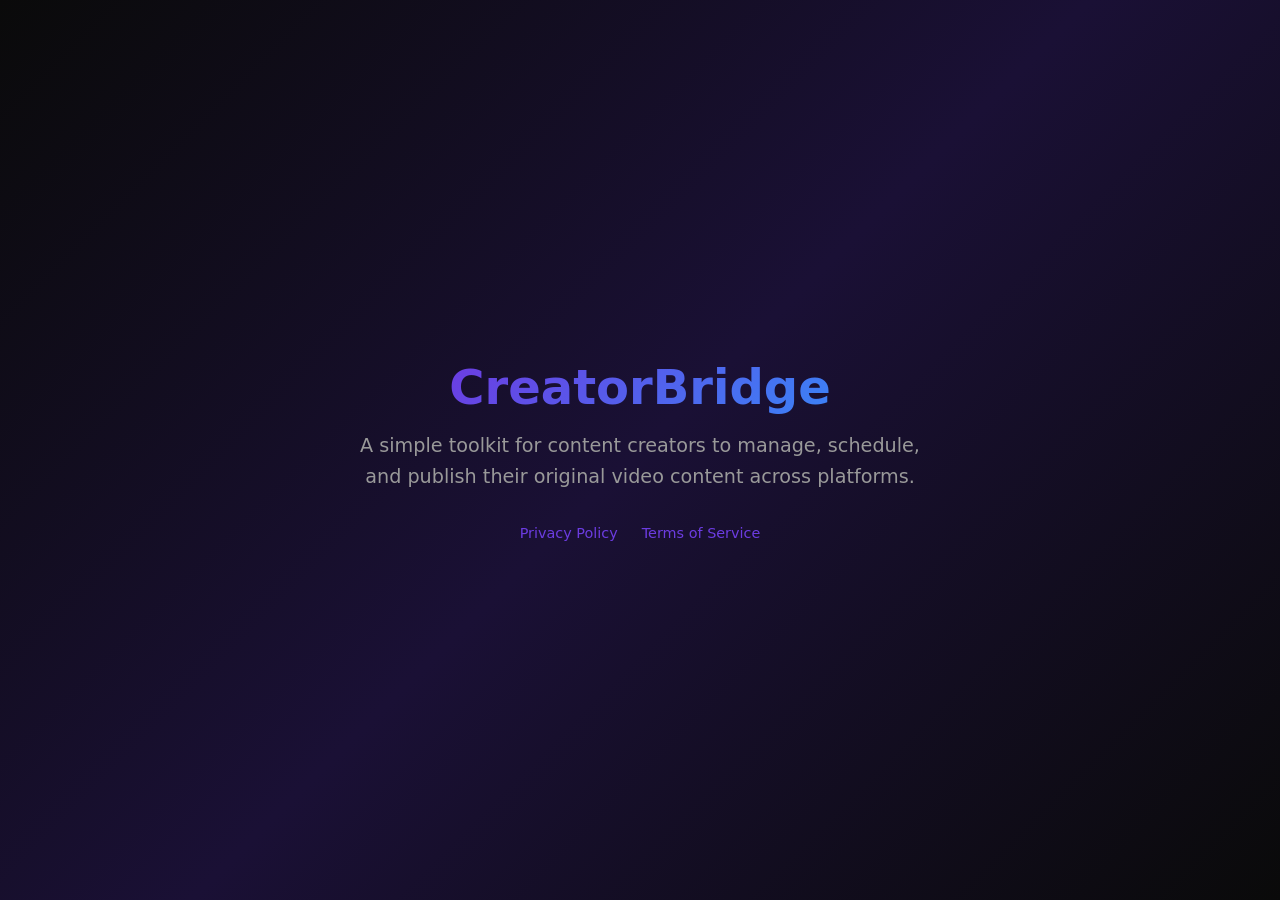
==== index.html @ 62ba8b85 "CreatorBridge site" ====
<!DOCTYPE html>
<html lang="en">
<head>
    <meta charset="UTF-8">
    <meta name="viewport" content="width=device-width, initial-scale=1.0">
    <title>CreatorBridge — Content Publishing Toolkit</title>
    <style>
        * { margin: 0; padding: 0; box-sizing: border-box; }
        body { font-family: 'Segoe UI', system-ui, sans-serif; background: #0a0a0a; color: #e0e0e0; }
        .hero { min-height: 100vh; display: flex; flex-direction: column; align-items: center; justify-content: center; text-align: center; padding: 2rem; background: linear-gradient(135deg, #0a0a0a 0%, #1a1035 50%, #0a0a0a 100%); }
        h1 { font-size: 3rem; background: linear-gradient(135deg, #6C3CE1, #3B82F6); -webkit-background-clip: text; -webkit-text-fill-color: transparent; margin-bottom: 1rem; }
        p { font-size: 1.2rem; color: #999; max-width: 600px; line-height: 1.6; }
        .links { margin-top: 2rem; display: flex; gap: 1.5rem; }
        .links a { color: #6C3CE1; text-decoration: none; font-size: 0.9rem; }
        .links a:hover { text-decoration: underline; }
    </style>
</head>
<body>
    <div class="hero">
        <h1>CreatorBridge</h1>
        <p>A simple toolkit for content creators to manage, schedule, and publish their original video content across platforms.</p>
        <div class="links">
            <a href="./privacy.html">Privacy Policy</a>
            <a href="./terms.html">Terms of Service</a>
        </div>
    </div>
</body>
</html>
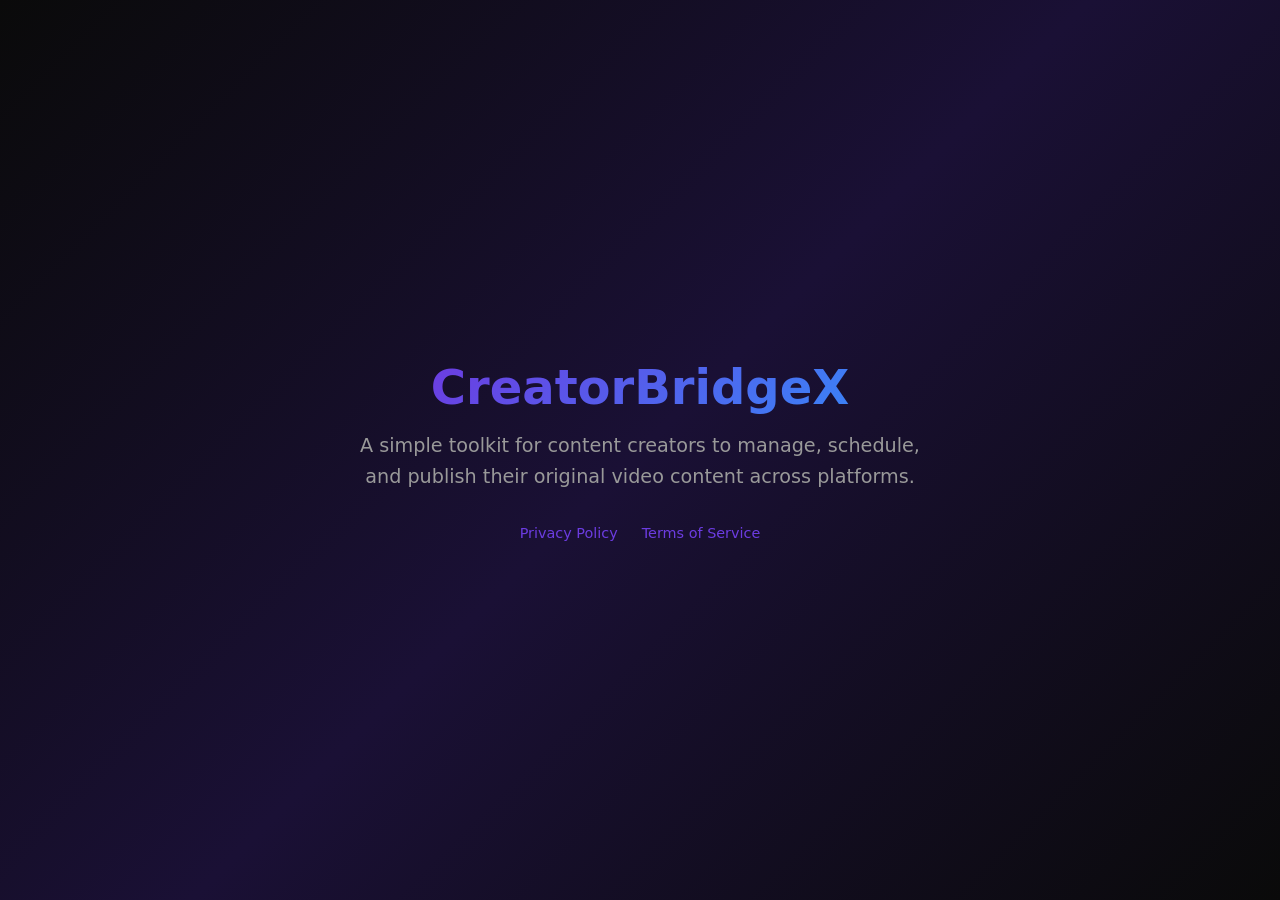
==== commit fa01e545: "fix: rename to CreatorBridgeX for TikTok app review" ====
--- a/index.html
+++ b/index.html
@@ -3,7 +3,7 @@
 <head>
     <meta charset="UTF-8">
     <meta name="viewport" content="width=device-width, initial-scale=1.0">
-    <title>CreatorBridge — Content Publishing Toolkit</title>
+    <title>CreatorBridgeX — Content Publishing Toolkit</title>
     <style>
         * { margin: 0; padding: 0; box-sizing: border-box; }
         body { font-family: 'Segoe UI', system-ui, sans-serif; background: #0a0a0a; color: #e0e0e0; }
@@ -17,7 +17,7 @@
 </head>
 <body>
     <div class="hero">
-        <h1>CreatorBridge</h1>
+        <h1>CreatorBridgeX</h1>
         <p>A simple toolkit for content creators to manage, schedule, and publish their original video content across platforms.</p>
         <div class="links">
             <a href="./privacy.html">Privacy Policy</a>
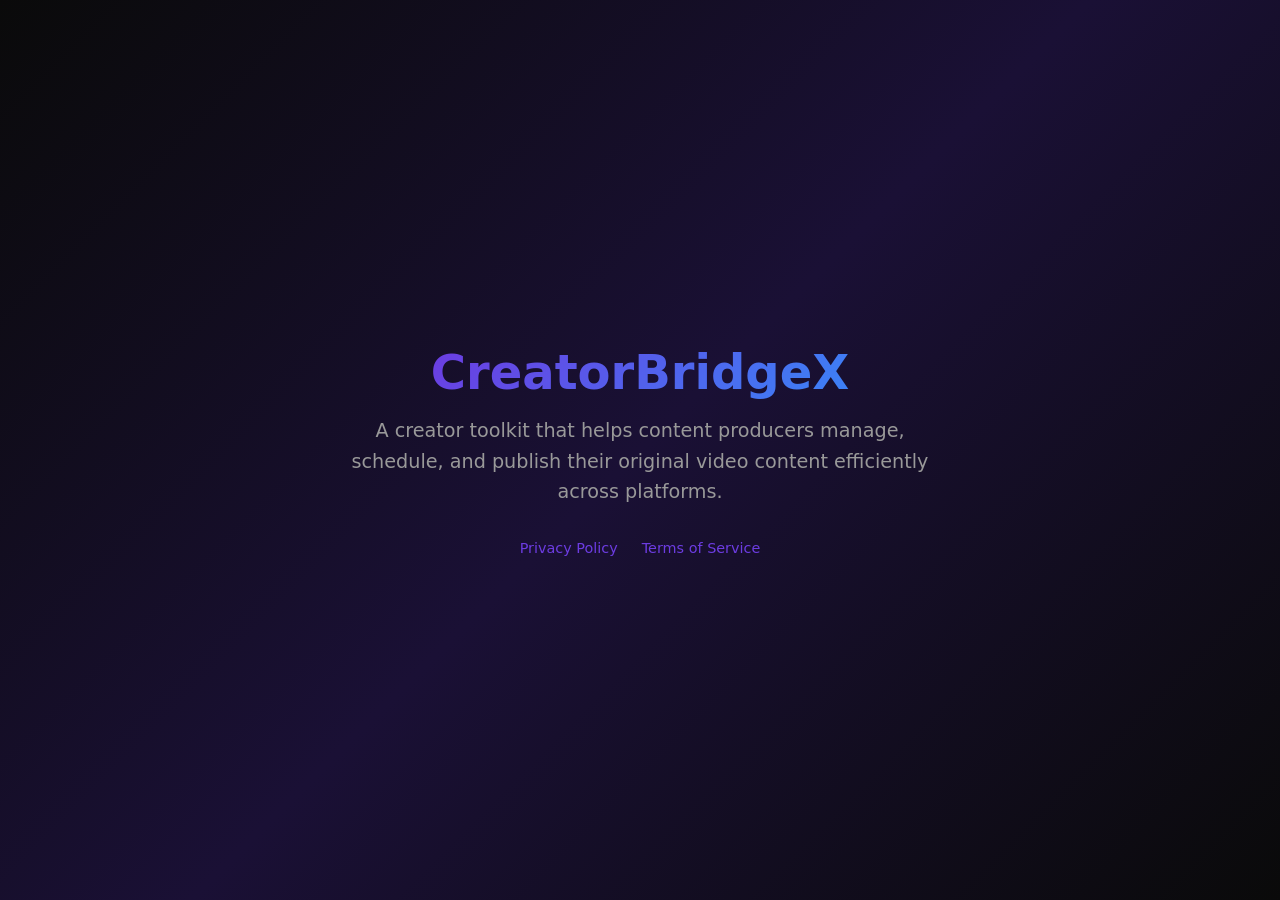
==== commit 12ea1828: "Fix name mismatch - CreatorBridgeX consistent across all pages" ====
--- a/index.html
+++ b/index.html
@@ -18,7 +18,7 @@
 <body>
     <div class="hero">
         <h1>CreatorBridgeX</h1>
-        <p>A simple toolkit for content creators to manage, schedule, and publish their original video content across platforms.</p>
+        <p>A creator toolkit that helps content producers manage, schedule, and publish their original video content efficiently across platforms.</p>
         <div class="links">
             <a href="./privacy.html">Privacy Policy</a>
             <a href="./terms.html">Terms of Service</a>
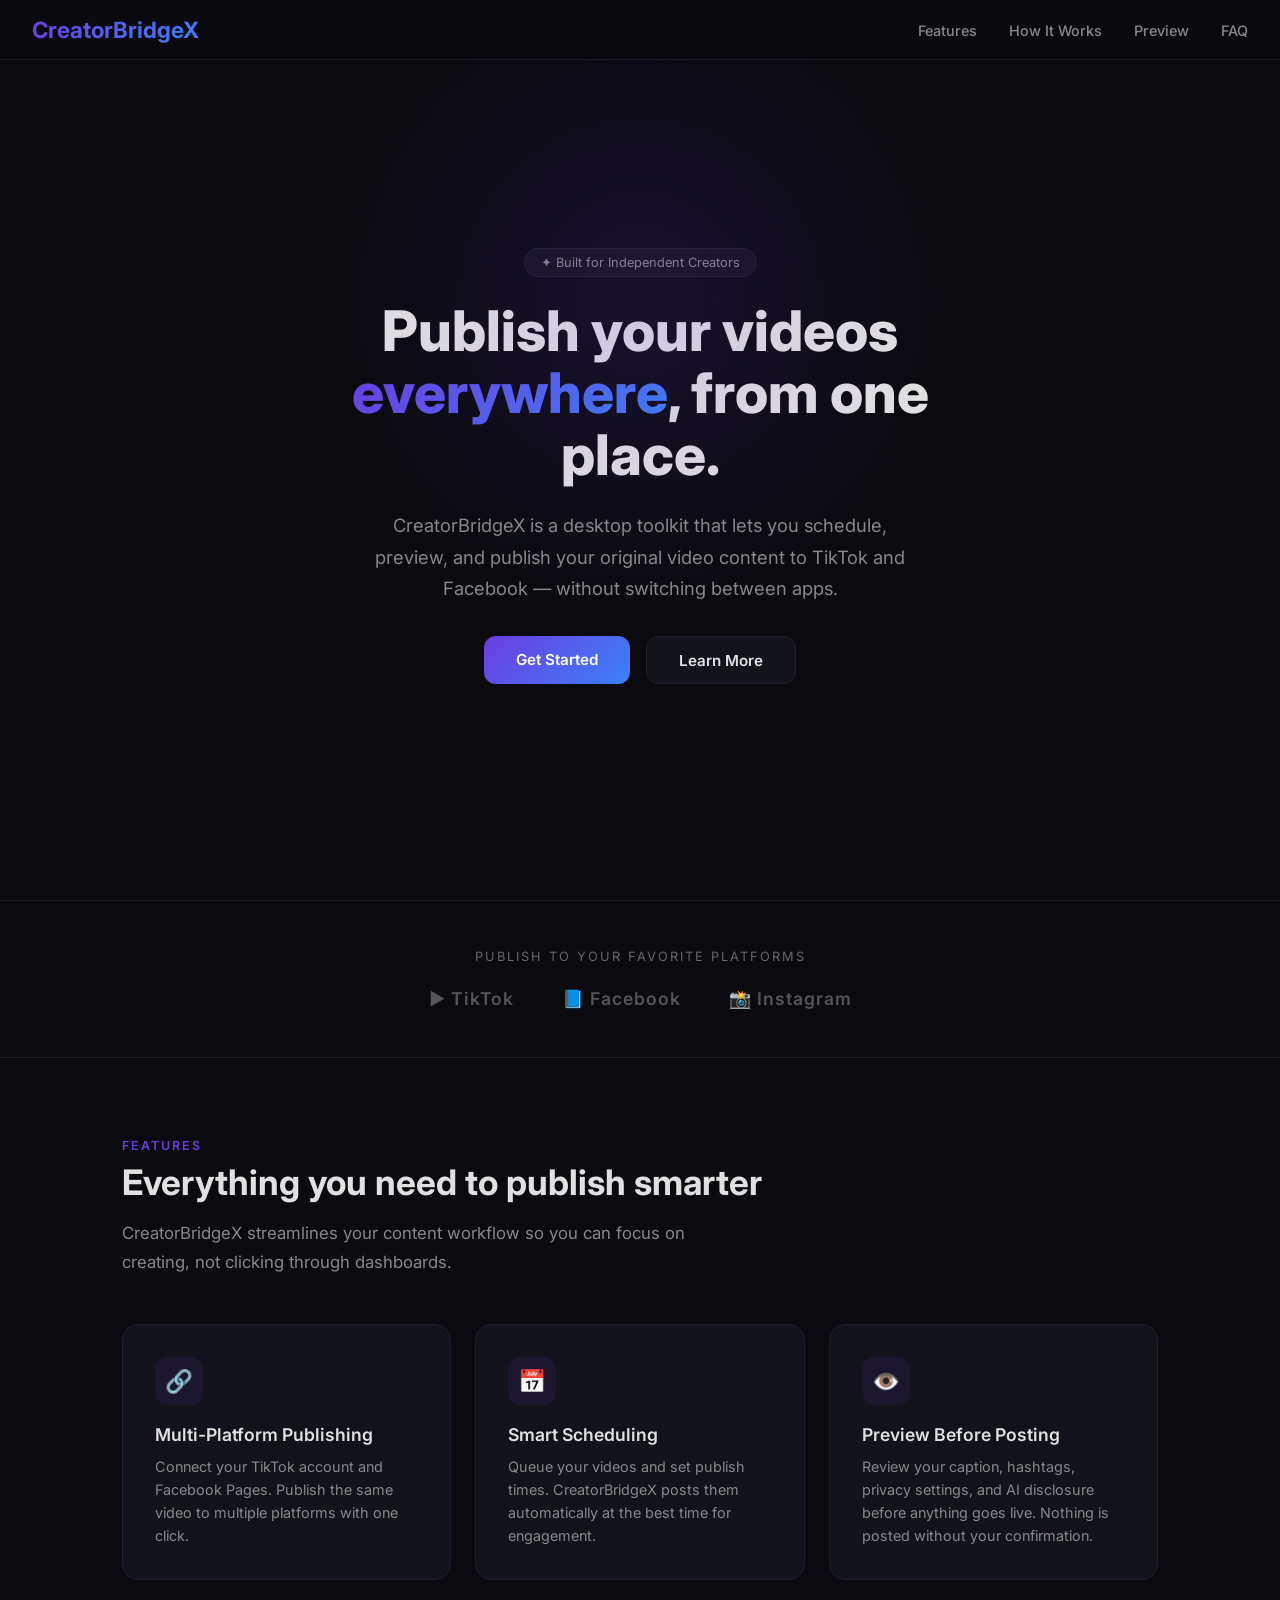
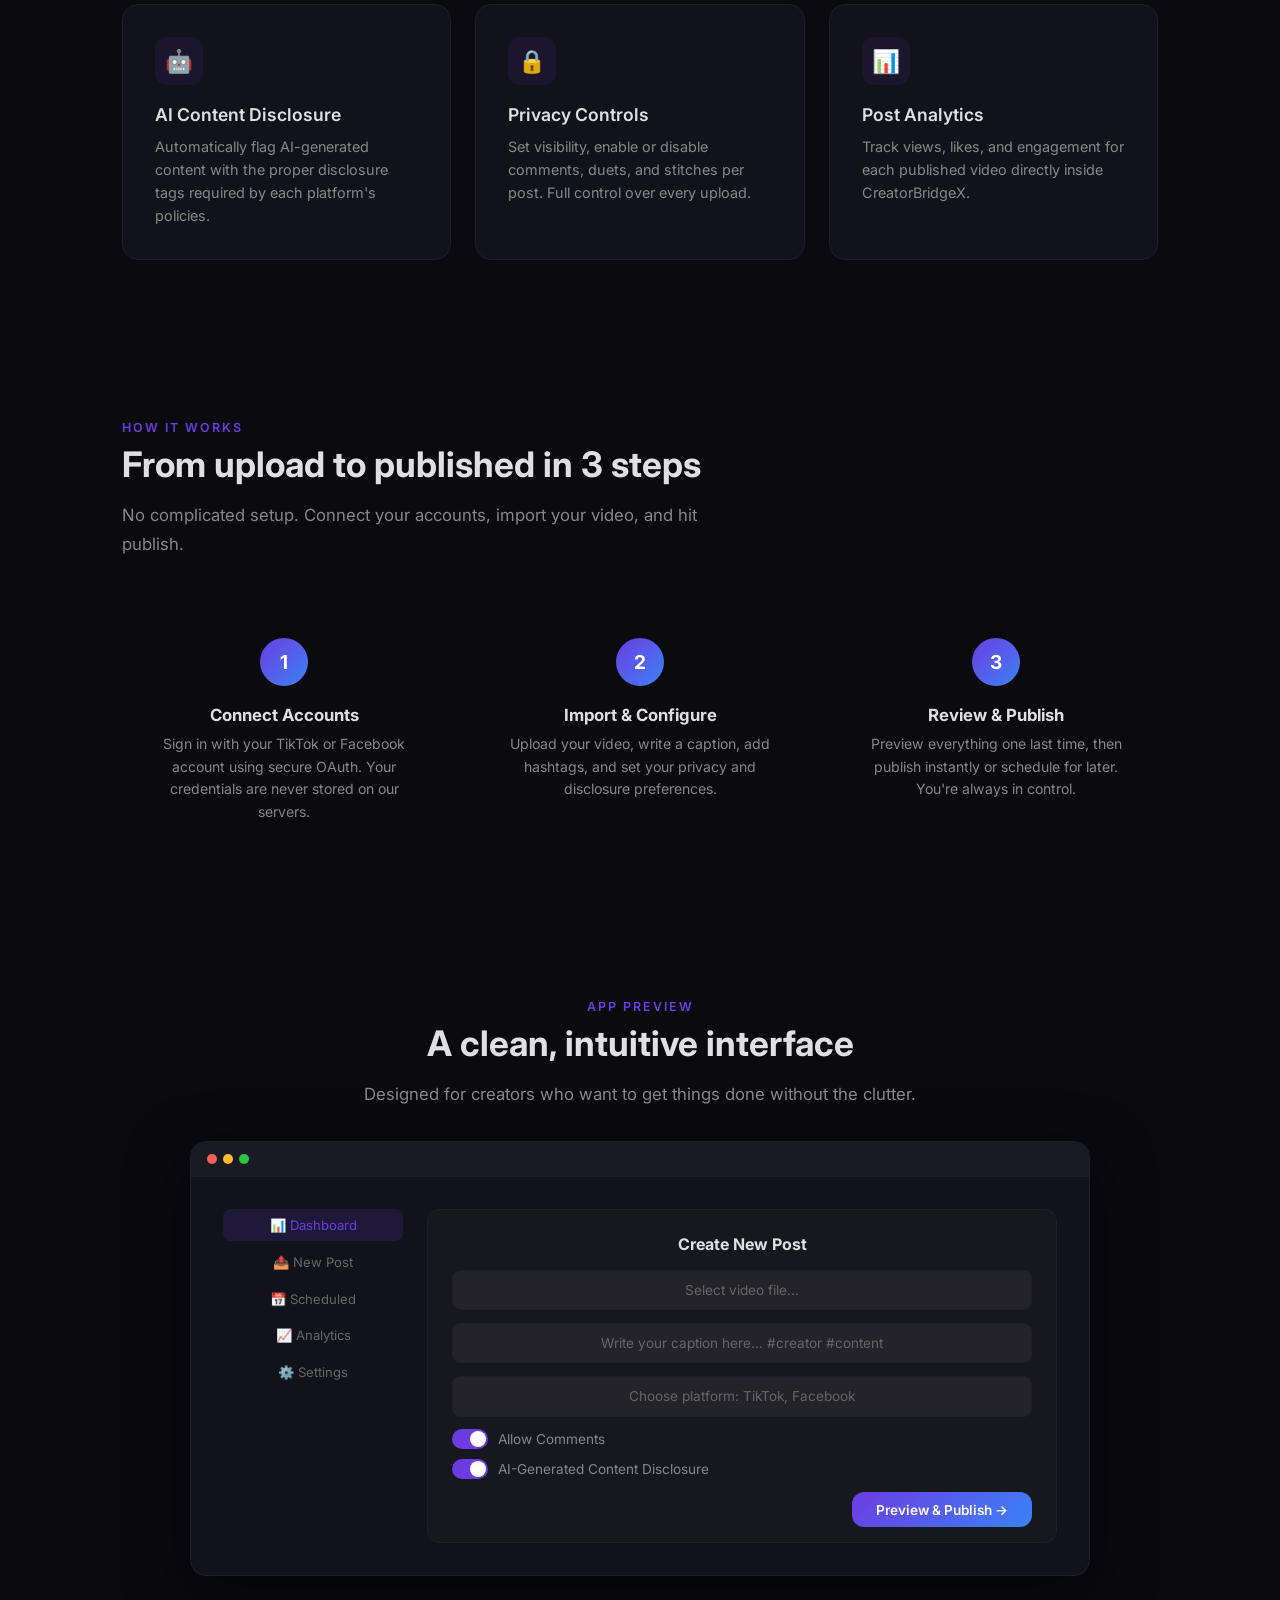
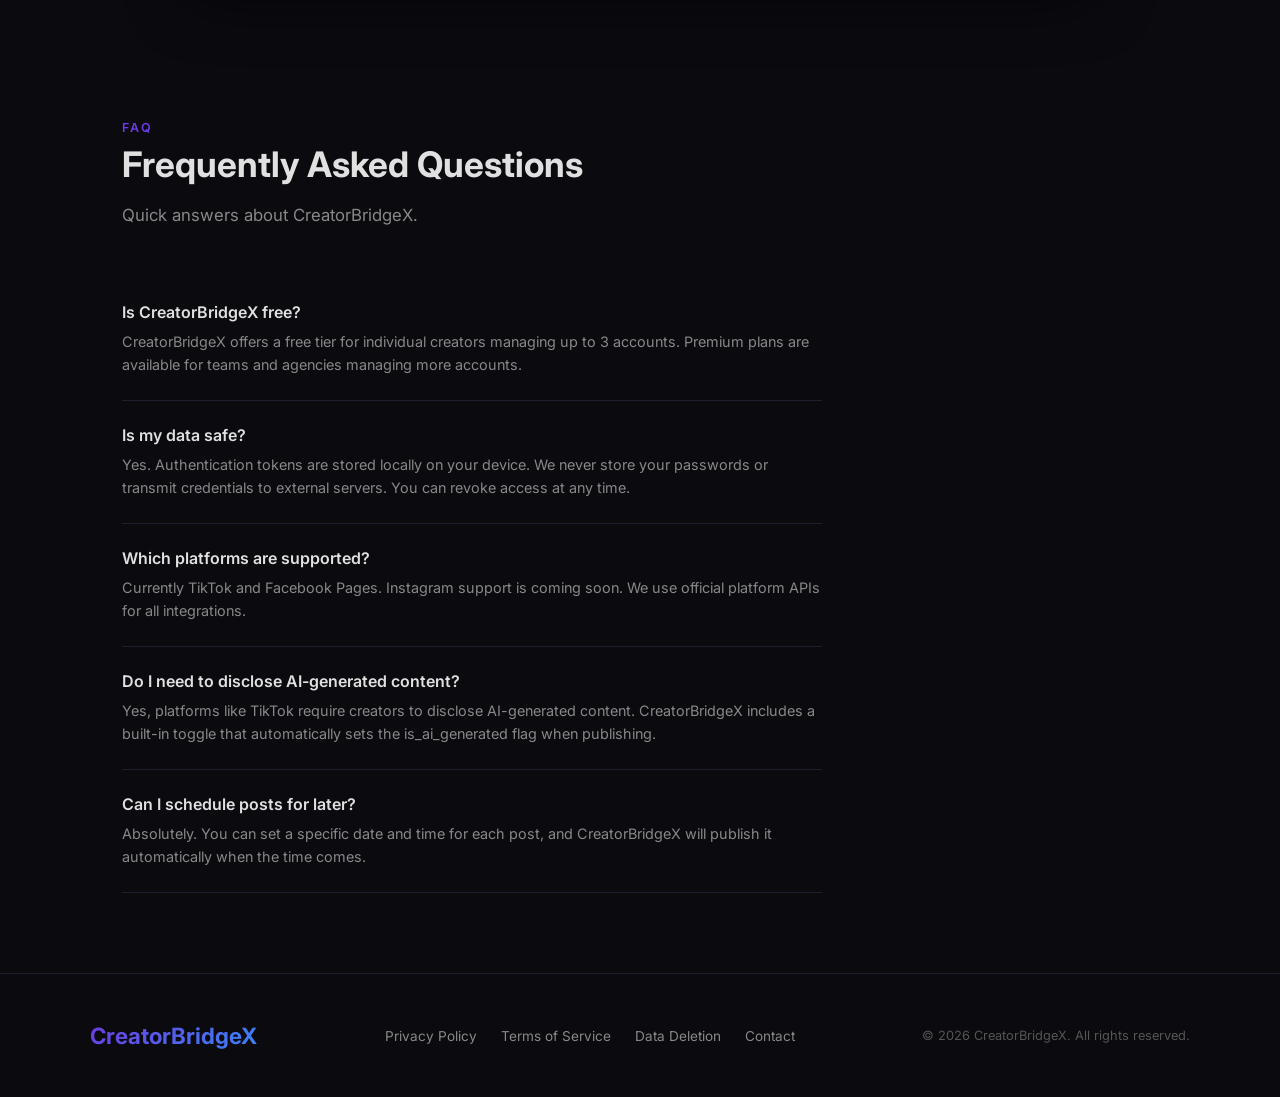
==== commit 3a62cf4c: "Full professional website for TikTok review" ====
--- a/index.html
+++ b/index.html
@@ -1,28 +1,174 @@
 <!DOCTYPE html>
 <html lang="en">
 <head>
-    <meta charset="UTF-8">
-    <meta name="viewport" content="width=device-width, initial-scale=1.0">
-    <title>CreatorBridgeX — Content Publishing Toolkit</title>
-    <style>
-        * { margin: 0; padding: 0; box-sizing: border-box; }
-        body { font-family: 'Segoe UI', system-ui, sans-serif; background: #0a0a0a; color: #e0e0e0; }
-        .hero { min-height: 100vh; display: flex; flex-direction: column; align-items: center; justify-content: center; text-align: center; padding: 2rem; background: linear-gradient(135deg, #0a0a0a 0%, #1a1035 50%, #0a0a0a 100%); }
-        h1 { font-size: 3rem; background: linear-gradient(135deg, #6C3CE1, #3B82F6); -webkit-background-clip: text; -webkit-text-fill-color: transparent; margin-bottom: 1rem; }
-        p { font-size: 1.2rem; color: #999; max-width: 600px; line-height: 1.6; }
-        .links { margin-top: 2rem; display: flex; gap: 1.5rem; }
-        .links a { color: #6C3CE1; text-decoration: none; font-size: 0.9rem; }
-        .links a:hover { text-decoration: underline; }
-    </style>
+<meta charset="UTF-8">
+<meta name="viewport" content="width=device-width, initial-scale=1.0">
+<meta name="description" content="CreatorBridgeX helps content creators manage, schedule, and publish video content across TikTok and Facebook from one dashboard.">
+<title>CreatorBridgeX — Content Publishing Toolkit</title>
+<link rel="stylesheet" href="style.css">
 </head>
 <body>
-    <div class="hero">
-        <h1>CreatorBridgeX</h1>
-        <p>A creator toolkit that helps content producers manage, schedule, and publish their original video content efficiently across platforms.</p>
-        <div class="links">
-            <a href="./privacy.html">Privacy Policy</a>
-            <a href="./terms.html">Terms of Service</a>
+
+<nav>
+  <div class="logo">CreatorBridgeX</div>
+  <ul class="nav-links">
+    <li><a href="#features">Features</a></li>
+    <li><a href="#how">How It Works</a></li>
+    <li><a href="#preview">Preview</a></li>
+    <li><a href="#faq">FAQ</a></li>
+  </ul>
+</nav>
+
+<div class="hero">
+  <div class="badge">✦ Built for Independent Creators</div>
+  <h1>Publish your videos <span>everywhere</span>, from one place.</h1>
+  <p>CreatorBridgeX is a desktop toolkit that lets you schedule, preview, and publish your original video content to TikTok and Facebook — without switching between apps.</p>
+  <div class="cta-group">
+    <a href="#how" class="btn-primary">Get Started</a>
+    <a href="#features" class="btn-secondary">Learn More</a>
+  </div>
+</div>
+
+<div class="platforms-bar">
+  <p>Publish to your favorite platforms</p>
+  <div class="platform-logos">
+    <span>▶ TikTok</span>
+    <span>📘 Facebook</span>
+    <span>📸 Instagram</span>
+  </div>
+</div>
+
+<section id="features">
+  <div class="section-label">Features</div>
+  <h2 class="section-title">Everything you need to publish smarter</h2>
+  <p class="section-desc">CreatorBridgeX streamlines your content workflow so you can focus on creating, not clicking through dashboards.</p>
+  <div class="features-grid">
+    <div class="feature-card">
+      <div class="feature-icon">🔗</div>
+      <h3>Multi-Platform Publishing</h3>
+      <p>Connect your TikTok account and Facebook Pages. Publish the same video to multiple platforms with one click.</p>
+    </div>
+    <div class="feature-card">
+      <div class="feature-icon">📅</div>
+      <h3>Smart Scheduling</h3>
+      <p>Queue your videos and set publish times. CreatorBridgeX posts them automatically at the best time for engagement.</p>
+    </div>
+    <div class="feature-card">
+      <div class="feature-icon">👁️</div>
+      <h3>Preview Before Posting</h3>
+      <p>Review your caption, hashtags, privacy settings, and AI disclosure before anything goes live. Nothing is posted without your confirmation.</p>
+    </div>
+    <div class="feature-card">
+      <div class="feature-icon">🤖</div>
+      <h3>AI Content Disclosure</h3>
+      <p>Automatically flag AI-generated content with the proper disclosure tags required by each platform's policies.</p>
+    </div>
+    <div class="feature-card">
+      <div class="feature-icon">🔒</div>
+      <h3>Privacy Controls</h3>
+      <p>Set visibility, enable or disable comments, duets, and stitches per post. Full control over every upload.</p>
+    </div>
+    <div class="feature-card">
+      <div class="feature-icon">📊</div>
+      <h3>Post Analytics</h3>
+      <p>Track views, likes, and engagement for each published video directly inside CreatorBridgeX.</p>
+    </div>
+  </div>
+</section>
+
+<section id="how">
+  <div class="section-label">How It Works</div>
+  <h2 class="section-title">From upload to published in 3 steps</h2>
+  <p class="section-desc">No complicated setup. Connect your accounts, import your video, and hit publish.</p>
+  <div class="steps">
+    <div class="step">
+      <h3>Connect Accounts</h3>
+      <p>Sign in with your TikTok or Facebook account using secure OAuth. Your credentials are never stored on our servers.</p>
+    </div>
+    <div class="step">
+      <h3>Import &amp; Configure</h3>
+      <p>Upload your video, write a caption, add hashtags, and set your privacy and disclosure preferences.</p>
+    </div>
+    <div class="step">
+      <h3>Review &amp; Publish</h3>
+      <p>Preview everything one last time, then publish instantly or schedule for later. You're always in control.</p>
+    </div>
+  </div>
+</section>
+
+<section id="preview" class="app-preview">
+  <div class="section-label">App Preview</div>
+  <h2 class="section-title">A clean, intuitive interface</h2>
+  <p class="section-desc" style="margin:0 auto 2rem">Designed for creators who want to get things done without the clutter.</p>
+  <div class="preview-wrapper">
+    <div class="preview-topbar">
+      <div class="dot r"></div>
+      <div class="dot y"></div>
+      <div class="dot g"></div>
+    </div>
+    <div class="preview-body">
+      <div class="preview-sidebar">
+        <div class="item active">📊 Dashboard</div>
+        <div class="item">📤 New Post</div>
+        <div class="item">📅 Scheduled</div>
+        <div class="item">📈 Analytics</div>
+        <div class="item">⚙️ Settings</div>
+      </div>
+      <div class="preview-main">
+        <h4>Create New Post</h4>
+        <div class="mock-input">Select video file...</div>
+        <div class="mock-input">Write your caption here... #creator #content</div>
+        <div class="mock-input">Choose platform: TikTok, Facebook</div>
+        <div class="mock-row"><div class="toggle"></div> Allow Comments</div>
+        <div class="mock-row"><div class="toggle"></div> AI-Generated Content Disclosure</div>
+        <div style="margin-top:1.2rem;text-align:right">
+          <span class="btn-primary" style="font-size:.85rem;padding:.6rem 1.5rem">Preview &amp; Publish →</span>
         </div>
+      </div>
     </div>
+  </div>
+</section>
+
+<section id="faq">
+  <div class="section-label">FAQ</div>
+  <h2 class="section-title">Frequently Asked Questions</h2>
+  <p class="section-desc">Quick answers about CreatorBridgeX.</p>
+  <div class="faq-list">
+    <div class="faq-item">
+      <h3>Is CreatorBridgeX free?</h3>
+      <p>CreatorBridgeX offers a free tier for individual creators managing up to 3 accounts. Premium plans are available for teams and agencies managing more accounts.</p>
+    </div>
+    <div class="faq-item">
+      <h3>Is my data safe?</h3>
+      <p>Yes. Authentication tokens are stored locally on your device. We never store your passwords or transmit credentials to external servers. You can revoke access at any time.</p>
+    </div>
+    <div class="faq-item">
+      <h3>Which platforms are supported?</h3>
+      <p>Currently TikTok and Facebook Pages. Instagram support is coming soon. We use official platform APIs for all integrations.</p>
+    </div>
+    <div class="faq-item">
+      <h3>Do I need to disclose AI-generated content?</h3>
+      <p>Yes, platforms like TikTok require creators to disclose AI-generated content. CreatorBridgeX includes a built-in toggle that automatically sets the is_ai_generated flag when publishing.</p>
+    </div>
+    <div class="faq-item">
+      <h3>Can I schedule posts for later?</h3>
+      <p>Absolutely. You can set a specific date and time for each post, and CreatorBridgeX will publish it automatically when the time comes.</p>
+    </div>
+  </div>
+</section>
+
+<footer>
+  <div class="footer-inner">
+    <div class="logo">CreatorBridgeX</div>
+    <div class="footer-links">
+      <a href="./privacy.html">Privacy Policy</a>
+      <a href="./terms.html">Terms of Service</a>
+      <a href="./data-deletion.html">Data Deletion</a>
+      <a href="mailto:support@creatorbridgex.app">Contact</a>
+    </div>
+    <div class="footer-copy">© 2026 CreatorBridgeX. All rights reserved.</div>
+  </div>
+</footer>
+
 </body>
 </html>
--- a/style.css
+++ b/style.css
@@ -0,0 +1,65 @@
+@import url('https://fonts.googleapis.com/css2?family=Inter:wght@400;500;600;700;800&display=swap');
+*{margin:0;padding:0;box-sizing:border-box}
+html{scroll-behavior:smooth}
+body{font-family:'Inter',sans-serif;background:#0a0a0f;color:#e0e0e0;overflow-x:hidden}
+nav{position:fixed;top:0;width:100%;z-index:100;padding:1rem 2rem;display:flex;justify-content:space-between;align-items:center;background:rgba(10,10,15,0.9);backdrop-filter:blur(20px);border-bottom:1px solid #1e1e2e}
+.logo{font-size:1.4rem;font-weight:700;background:linear-gradient(135deg,#6C3CE1,#3B82F6);-webkit-background-clip:text;-webkit-text-fill-color:transparent}
+.nav-links{display:flex;gap:2rem;list-style:none}
+.nav-links a{color:#888;text-decoration:none;font-size:.9rem;font-weight:500;transition:color .3s}
+.nav-links a:hover{color:#fff}
+.hero{min-height:100vh;display:flex;flex-direction:column;align-items:center;justify-content:center;text-align:center;padding:6rem 2rem 4rem;position:relative}
+.hero::before{content:'';position:absolute;top:0;left:50%;transform:translateX(-50%);width:600px;height:600px;background:radial-gradient(circle,rgba(108,60,225,.15) 0%,transparent 70%);pointer-events:none}
+.badge{display:inline-block;padding:.4rem 1rem;border-radius:50px;border:1px solid #1e1e2e;font-size:.8rem;color:#888;margin-bottom:1.5rem;background:#12121a}
+.hero h1{font-size:3.5rem;font-weight:800;line-height:1.1;margin-bottom:1.5rem;max-width:700px}
+.hero h1 span{background:linear-gradient(135deg,#6C3CE1,#3B82F6);-webkit-background-clip:text;-webkit-text-fill-color:transparent}
+.hero p{font-size:1.15rem;color:#888;max-width:550px;line-height:1.7;margin-bottom:2rem}
+.cta-group{display:flex;gap:1rem;flex-wrap:wrap;justify-content:center}
+.btn-primary{padding:.85rem 2rem;border-radius:12px;background:linear-gradient(135deg,#6C3CE1,#3B82F6);color:#fff;font-weight:600;text-decoration:none;font-size:.95rem;transition:transform .2s,box-shadow .3s;border:none;cursor:pointer}
+.btn-primary:hover{transform:translateY(-2px);box-shadow:0 8px 30px rgba(108,60,225,.3)}
+.btn-secondary{padding:.85rem 2rem;border-radius:12px;background:#12121a;color:#e0e0e0;font-weight:600;text-decoration:none;font-size:.95rem;border:1px solid #1e1e2e;transition:border-color .3s}
+.btn-secondary:hover{border-color:#6C3CE1}
+.platforms-bar{padding:3rem 2rem;text-align:center;border-top:1px solid #1e1e2e;border-bottom:1px solid #1e1e2e}
+.platforms-bar p{font-size:.8rem;color:#666;text-transform:uppercase;letter-spacing:2px;margin-bottom:1.5rem}
+.platform-logos{display:flex;justify-content:center;gap:3rem;flex-wrap:wrap;align-items:center}
+.platform-logos span{font-size:1.1rem;color:#555;font-weight:600;letter-spacing:1px}
+section{padding:5rem 2rem;max-width:1100px;margin:0 auto}
+.section-label{font-size:.78rem;text-transform:uppercase;letter-spacing:2px;color:#6C3CE1;font-weight:600;margin-bottom:.5rem}
+.section-title{font-size:2.2rem;font-weight:700;margin-bottom:1rem}
+.section-desc{color:#888;font-size:1.05rem;line-height:1.7;max-width:600px;margin-bottom:3rem}
+.features-grid{display:grid;grid-template-columns:repeat(auto-fit,minmax(300px,1fr));gap:1.5rem}
+.feature-card{background:#12121a;border:1px solid #1e1e2e;border-radius:16px;padding:2rem;transition:border-color .3s,transform .3s}
+.feature-card:hover{border-color:#6C3CE1;transform:translateY(-4px)}
+.feature-icon{width:48px;height:48px;border-radius:12px;background:rgba(108,60,225,.1);display:flex;align-items:center;justify-content:center;font-size:1.4rem;margin-bottom:1.2rem}
+.feature-card h3{font-size:1.1rem;font-weight:600;margin-bottom:.6rem}
+.feature-card p{color:#888;font-size:.9rem;line-height:1.6}
+.steps{display:grid;grid-template-columns:repeat(auto-fit,minmax(220px,1fr));gap:2rem;counter-reset:step}
+.step{text-align:center;padding:2rem 1.5rem}
+.step::before{counter-increment:step;content:counter(step);display:flex;align-items:center;justify-content:center;width:48px;height:48px;border-radius:50%;background:linear-gradient(135deg,#6C3CE1,#3B82F6);color:#fff;font-weight:700;font-size:1.2rem;margin:0 auto 1.2rem}
+.step h3{font-size:1.05rem;margin-bottom:.5rem}
+.step p{color:#888;font-size:.88rem;line-height:1.6}
+.app-preview{text-align:center;padding:4rem 2rem}
+.preview-wrapper{max-width:900px;margin:2rem auto 0;border-radius:16px;overflow:hidden;border:1px solid #1e1e2e;background:#12121a;box-shadow:0 20px 60px rgba(0,0,0,.5)}
+.preview-topbar{display:flex;align-items:center;gap:6px;padding:12px 16px;background:#1a1a24;border-bottom:1px solid #1e1e2e}
+.dot{width:10px;height:10px;border-radius:50%}
+.dot.r{background:#ff5f57}.dot.y{background:#febc2e}.dot.g{background:#28c840}
+.preview-body{padding:2rem;display:flex;gap:1.5rem;min-height:300px}
+.preview-sidebar{width:180px;flex-shrink:0}
+.preview-sidebar .item{padding:.5rem .8rem;border-radius:8px;font-size:.82rem;color:#666;margin-bottom:.3rem}
+.preview-sidebar .item.active{background:rgba(108,60,225,.15);color:#6C3CE1}
+.preview-main{flex:1;background:rgba(255,255,255,.02);border-radius:12px;padding:1.5rem;border:1px solid #1e1e2e}
+.preview-main h4{font-size:1rem;margin-bottom:1rem}
+.mock-input{background:rgba(255,255,255,.05);border:1px solid #1e1e2e;border-radius:8px;padding:.7rem 1rem;color:#666;font-size:.85rem;margin-bottom:.8rem;width:100%}
+.mock-row{display:flex;align-items:center;gap:.6rem;margin-bottom:.6rem;font-size:.85rem;color:#888}
+.toggle{width:36px;height:20px;border-radius:10px;background:#6C3CE1;position:relative;flex-shrink:0}
+.toggle::after{content:'';width:16px;height:16px;border-radius:50%;background:#fff;position:absolute;top:2px;right:2px}
+.faq-list{max-width:700px}
+.faq-item{border-bottom:1px solid #1e1e2e;padding:1.5rem 0}
+.faq-item h3{font-size:1rem;font-weight:600;margin-bottom:.5rem}
+.faq-item p{color:#888;font-size:.9rem;line-height:1.6}
+footer{border-top:1px solid #1e1e2e;padding:3rem 2rem}
+.footer-inner{max-width:1100px;margin:0 auto;display:flex;justify-content:space-between;align-items:center;flex-wrap:wrap;gap:1rem}
+.footer-links{display:flex;gap:1.5rem}
+.footer-links a{color:#888;text-decoration:none;font-size:.85rem}
+.footer-links a:hover{color:#fff}
+.footer-copy{color:#555;font-size:.8rem}
+@media(max-width:768px){.hero h1{font-size:2.2rem}nav{padding:.8rem 1rem}.nav-links{gap:1rem}.preview-body{flex-direction:column}.preview-sidebar{width:100%;display:flex;gap:.5rem;flex-wrap:wrap}}
